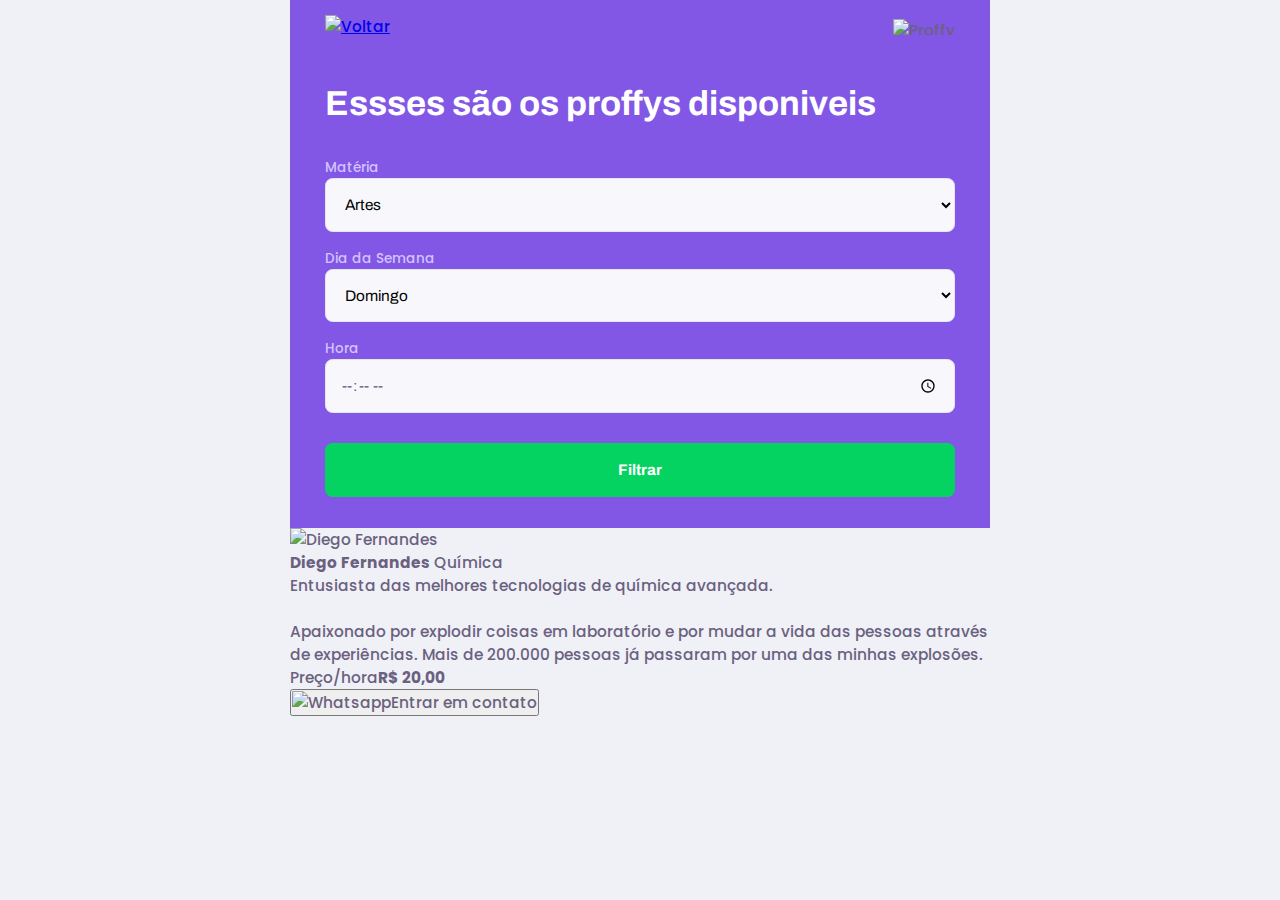
==== study.html @ 42217fbb "Update study.html" ====
<!DOCTYPE html>
<html lang="pt_br"> <!-- -->
<head>
    <meta charset="UTF-8">
    <meta name="viewport" content="width=device-width, initial-scale=1.0">
    <title>Proffy | Sua plataforma de estudos online</title>
   
    <link rel="stylesheet" href="/styles/main.css">
    <link rel="stylesheet" href="/styles/partials/page-study.css">
    <link href="https://fonts.googleapis.com/css2?family=Archivo:wght@400;700&amp;family=Poppins:wght@400;600&amp;display=swap" rel="stylesheet">

</head>
<body id="page-study" >

   <div id="container">
    <header class="page-header">
       <div class="top-bar-container">
           <a href="/">
             <img src="/images/icons/back.svg" alt="Voltar">
           </a>
           <img src="/images/logo.svg" alt="Proffy">
       </div>
       <div class="header-content">
           <strong>Essses são os proffys disponiveis</strong>
           <!--Formularios-->
           <form id="search-teachers"> 
               <div class="select-block">
                   <label for="subject">Matéria</label>
                   <select name="subject" id="subject">
                       <option value="" disabled="" hidden="">Selecione uma opção</option>
                       <option value="1">Artes</option>
                       <option value="2">Biologia</option>
                       <option value="3">Ciências</option>
                       <option value="4">Educação Física</option>
                       <option value="5">Física</option>
                       <option value="6">Geografia</option>
                       <option value="7">História</option>
                       <option value="8">Matemática</option>
                       <option value="9">Português</option>
                       <option value="10">Química</option>
                   </select>
               </div>
               <div class="select-block">
                <label for="weekday">Dia da Semana</label>
                <select name="weekday" id="weekday">
                    <option value="" disabled="" hidden="">Selecione uma opção</option>
                    <option value="0">Domingo</option>
                    <option value="1">Segunda-feira</option>
                    <option value="2">Terça-feira</option>
                    <option value="3">Quarta-feira</option>
                    <option value="4">Quinta-feira</option>
                    <option value="5">Sexta-feira</option>
                    <option value="6">Sábado</option>
                </select>
            </div>
            <div class="input-block">
                <label for="time">Hora</label>
                <input name="time" id="time" type="time" min="0" max="24">
            </div>
            <button type="submit">Filtrar</button>
           </form>
       </div>
    </header> 

    <main>
        <article class="teacher-item">
            <header>
                <img 
                    src="https://avatars2.githubusercontent.com/u/2254731?s=460&amp;u=0ba16a79456c2f250e7579cb388fa18c5c2d7d65&amp;v=4" 
                    alt="Diego Fernandes">
                <div>
                    <strong>Diego Fernandes</strong>
                    <span>Química</span>
                </div>
            </header>
        
            <p>Entusiasta das melhores tecnologias de química avançada.<br><br>Apaixonado por explodir coisas em laboratório e por mudar a vida das pessoas através de experiências. Mais de 200.000 pessoas já passaram por uma das minhas explosões.</p>
        
            <footer>
                <p>Preço/hora<strong>R$ 20,00</strong>
                </p>
                <button type="button">
                    <img src="/images/icons/whatsapp.svg" alt="Whatsapp">Entrar em contato
                </button>
            </footer>
        </article>
    </main>
   </div>
   

  
</body>
</html>
---- styles/main.css ----
/* CSS- Cascading Style Sheets */
:root {
    --color-background: #F0F0F7;
    --color-primary-lighter: #9871F5;
    --color-primary-light: #916BEA;
    --color-primary: #8257E5;
    --color-primary-dark: #774DD6;
    --color-primary-darker: #6842C2;
    --color-secondary: #04D361;
    --color-secondary-dark: #04bf58;
    --color-title-in-primary: #FFFFFF;
    --color-text-in-primary: #D4C2FF;
    --color-text-title: #32264D;
    --color-text-complement: #9C98A6;
    --color-text-base: #6A6180;
    --color-line-in-white: #E6E6F0;
    --color-input-background: #F8F8FC;
    --color-button-text: #FFFFFF;
    --color-box-base: #FFFFFF;
    --color-box-footer: #FAFAFC;
    --color-small-info:#C1BCCC;
    /* tamanho da fonte padrão 16px - 100% - 1rem(rem = relativo ao root element)*/
    font-size: 60%; /*controle das medidas rem*/
}


*{
    margin:0;
    padding: 0;
    box-sizing: border-box;
    
}

 html, body{
    height: 100vh; 
 }
body {
    
    background: var(--color-background);
    display: flex;
    align-items: center;
    justify-content: center;
}

body,
input,
button,
textarea {
    font-weight: 500;
    font-family: Poppins;
    font-size: 1.6rem;
    color: var(--color-text-base);


}

#container {
    width: 90;
    max-width: 700px;
}
@media (max-width: 699px) {
    :root {
        font-size: 40%; /* modificar as medidas rem*/
    }
}
@media (min-width: 700px) {
    :root {
        font-size: 62,5%; /* todo 1rem vai ser relativo a 10px*/
    }
}
---- styles/partials/page-study.css ----
#page-study #container {
    width: 100vw;
    height: 100vh;
}

.page-header {
    background-color: var(--color-primary);

    display: flex;
    flex-direction: column;
}

.page-header .top-bar-container {
    width: 90%;
    margin: 0 auto;

    display: flex;
    align-items: center;
    justify-content: space-between;

    padding: 1.6rem 0;
}

.page-header .top-bar-container a {
    height: 3.2 rem;
    transition: opacity 0.2s;
}

.page-header .top-bar-container a:hover{
    opacity: 0.6;
}

.page-header .top-bar-container img {
    height: 1.6rem;
}

.page-header .header-content {
    width: 90%;
    margin: 3.2rem auto;
}

.page-header .header-content strong {
    font: 700 3.6rem Archivo;
    line-height: 4.2rem;
    color: var(--color-title-in-primary);
}

#search-teachers {
    margin-top: 3.2rem;
}

#search-teachers label {
    color: var(--color-text-in-primary)
}

#search-teachers .select-block {
    margin-bottom: 1.4rem;
}

#search-teachers button {
    width: 100%;
    height: 5.6rem;
    background: var(--color-secondary);
    color: var(--color-button-text);
    border: 0;
    border-radius: .8rem;
    cursor: pointer;
    font: 700 1.6rem Archivo;
    display: flex;
    align-items: center;
    justify-content: center;
    text-decoration: none;
    transition: background 0.2s;
    margin-top: 3.2rem;
}

#search-teachers button:hover{
    background-color: var(--color-secondary-dark);
}

.select-block label,
.input-block label{
    font-size: 1.4rem;
    color: var(--color-text-complement);
}

.input-block input,
.select-block select{
    width: 100%;
    height: 5.6rem;
    max-top: 0.8rem;
    border-radius: 0.8rem;
    background: var(--color-input-background);
    border: 1px solid var(--color-line-in-white);
    outline: 0;
    padding: 0 1.6rem;
    font: 1.6rem Archivo;
}

.input-block{
    position: relative;
}
    .input-block:focus-within::after{
        content:"";

        width: calc(100% - 3.2rem);
        height: 2px; 
        background: var(--color-primary-light);
        position: absolute;
        left: 1.6rem;
        right: 1.6rem;
        bottom: 0px;
    }
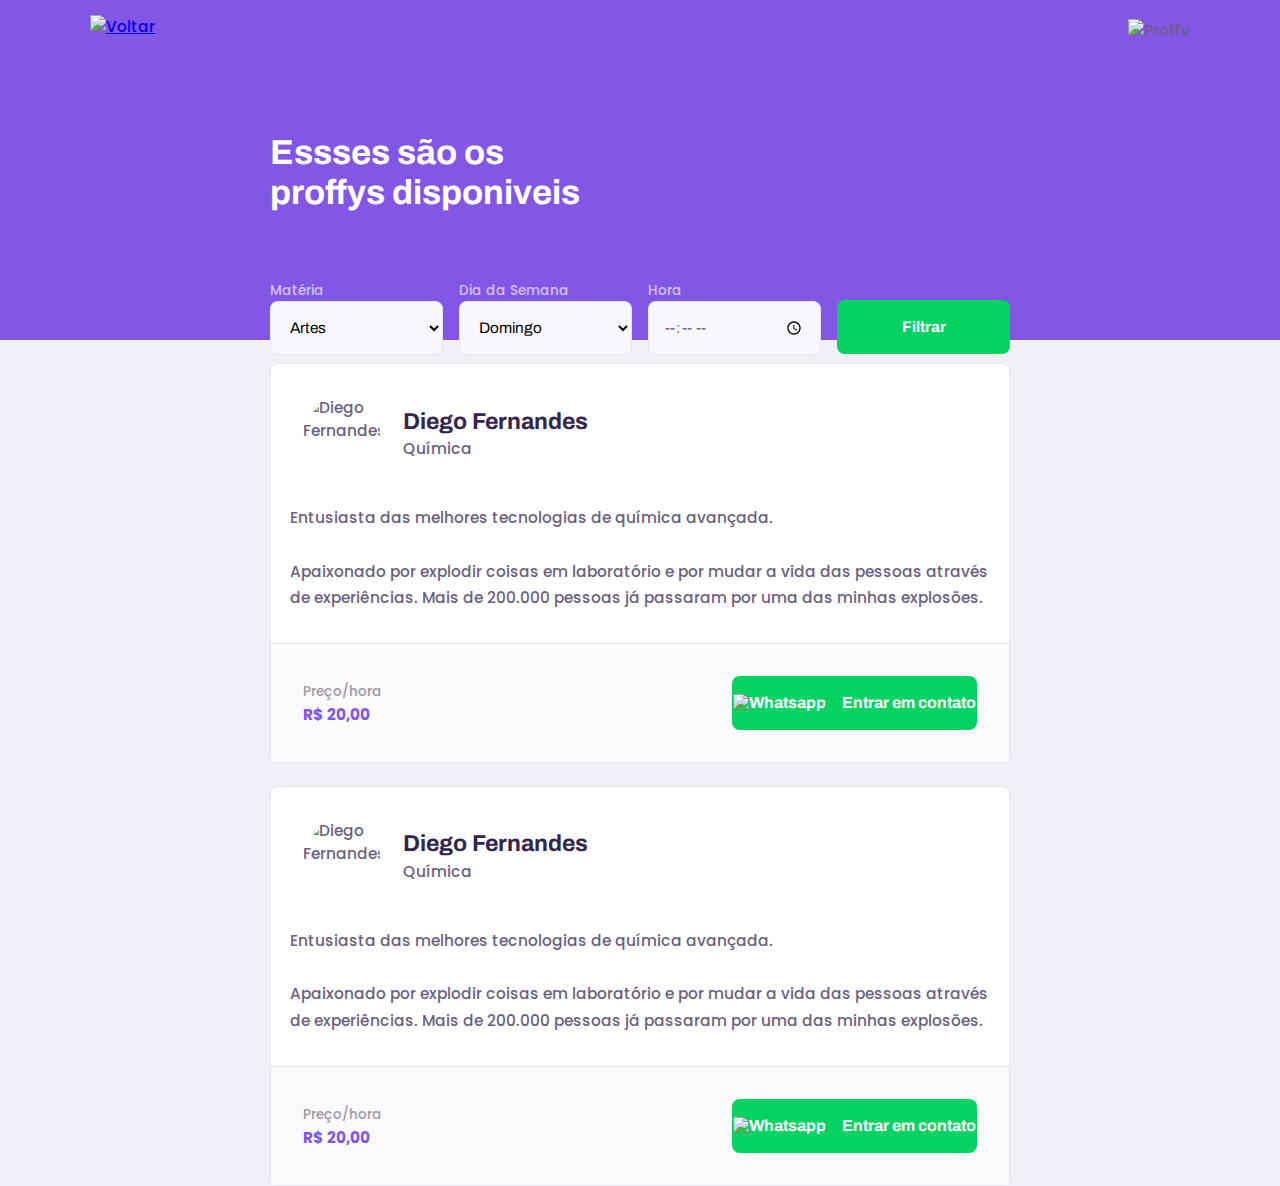
==== commit 7576ffa2: "Update study.html" ====
--- a/study.html
+++ b/study.html
@@ -1,5 +1,5 @@
 <!DOCTYPE html>
-<html lang="pt_br"> <!-- -->
+<html lang="pt_br">
 <head>
     <meta charset="UTF-8">
     <meta name="viewport" content="width=device-width, initial-scale=1.0">
@@ -7,6 +7,7 @@
    
     <link rel="stylesheet" href="/styles/main.css">
     <link rel="stylesheet" href="/styles/partials/page-study.css">
+    <link rel="stylesheet" href="/styles/partials/header.css">
     <link href="https://fonts.googleapis.com/css2?family=Archivo:wght@400;700&amp;family=Poppins:wght@400;600&amp;display=swap" rel="stylesheet">
 
 </head>
@@ -57,12 +58,33 @@
                 <label for="time">Hora</label>
                 <input name="time" id="time" type="time" min="0" max="24">
             </div>
-            <button type="submit">Filtrar</button>
+                <button type="submit">Filtrar</button>
            </form>
        </div>
     </header> 
 
     <main>
+        <article class="teacher-item">
+            <header>
+                <img 
+                    src="https://avatars2.githubusercontent.com/u/2254731?s=460&amp;u=0ba16a79456c2f250e7579cb388fa18c5c2d7d65&amp;v=4" 
+                    alt="Diego Fernandes">
+                <div>
+                    <strong>Diego Fernandes</strong>
+                    <span>Química</span>
+                </div>
+            </header>
+        
+            <p>Entusiasta das melhores tecnologias de química avançada.<br><br>Apaixonado por explodir coisas em laboratório e por mudar a vida das pessoas através de experiências. Mais de 200.000 pessoas já passaram por uma das minhas explosões.</p>
+        
+            <footer>
+                <p>Preço/hora<strong>R$ 20,00</strong>
+                </p>
+                <button type="button">
+                    <img src="/images/icons/whatsapp.svg" alt="Whatsapp">Entrar em contato
+                </button>
+            </footer>
+        </article>
         <article class="teacher-item">
             <header>
                 <img 
--- a/styles/partials/page-study.css
+++ b/styles/partials/page-study.css
@@ -37,6 +37,7 @@
 .page-header .header-content {
     width: 90%;
     margin: 3.2rem auto;
+    position: relative;
 }
 
 .page-header .header-content strong {
@@ -71,7 +72,7 @@
     justify-content: center;
     text-decoration: none;
     transition: background 0.2s;
-    margin-top: 3.2rem;
+    margin-top: 2.3rem;
 }
 
 #search-teachers button:hover{
@@ -110,4 +111,167 @@
         left: 1.6rem;
         right: 1.6rem;
         bottom: 0px;
-    }+    }
+
+#page-study main{
+        margin: 3.2rem auto;
+        width: 90%;
+    }
+.teacher-item{
+        background-color: var(--color-box-base);
+        border: 1px solid var(--color-line-in-white);
+        border-radius: 0.8rem;
+        margin-top: 2.4rem;
+
+    }
+
+.teacher-item header{
+    padding: 3.2rem 2rem;
+    display: flex;
+    align-items: center;
+}
+
+.teacher-item header img{
+    width: 8rem;
+    height: 8rem;
+    border-radius: 50%;
+}
+
+.teacher-item header div{
+    margin-left: 2.4rem;
+}
+
+.teacher-item header div strong{
+    font: 700 2.4rem Archivo;
+    display: block;
+    color: var(--color-text-title);
+}
+
+.teacher-item header div span{
+    font-size: 1.6rem;
+    display: block;
+    margin-top: .4rem;
+}
+
+.teacher-item > p{
+    padding: 0 2rem;
+    font-size: 1.6rem;
+    line-height: 2.8rem;
+}
+
+.teacher-item footer{
+    padding: 3.2rem 2rem;
+    background-color:  var(--color-box-footer);
+    border-top: 1px solid var(--color-line-in-white);
+    margin-top: 3.2rem;
+    display: flex;
+    align-items: center;
+    justify-content: space-between;
+}
+
+.teacher-item footer p{
+    font-size: 1.4rem;
+    line-height: 2.4rem;
+    color: var(--color-text-complement);
+}
+
+.teacher-item footer p strong{
+    font-size: 1.6rem;
+    color: var(--color-primary);
+    display: block ;
+}
+
+.teacher-item footer button{
+    width: 20rem;
+    height: 5.6rem;
+    background: var(--color-secondary);
+    color: var(--color-button-text);
+    border: 0;
+    border-radius: .8rem;
+    cursor: pointer;
+    font: 700 1.4rem Archivo;
+
+    display: flex;
+    align-items: center;
+    justify-content: space-evenly;
+
+    text-decoration: none;
+
+    transition: background 0.2s;
+    margin-left: 1.6rem; 
+}
+
+.teacher-item footer button:hover{
+    background: var(--color-secondary-dark );
+}
+
+@media (min-width:700px){
+    #page-study #container{
+        max-width: 100vw;
+    }
+
+    .page-header{
+        height: 340px;
+    }
+
+    .page-header .header-content{
+        max-width: 740px;
+
+        margin: 0 auto;
+
+        flex: 1 1;
+        padding-bottom: 48px;
+        display: flex;
+        flex-direction: column;
+        justify-content: center;
+    }
+
+    .page-header .header-content strong{
+        max-width: 350px;
+    }
+
+
+    .page-header .top-bar-container{
+        max-width: 1100px;
+    }
+
+    .teacher-item header,
+    .teacher-item footer{
+        padding: 32px;
+    }
+
+    #search-teachers{
+        display: grid;
+        grid-template-columns: repeat(4, 1fr);
+        gap: 16px;
+        position: absolute;
+        bottom: -28px;
+    }
+
+    #page-study main{
+        paddiing: 32px 0;
+        max-width: 740px;
+        margin: 0 auto;
+    }
+
+   
+    #teacher-item > p{
+        padding: 0 32px;
+    }
+
+
+    #teacher-item footer p strong{
+        display: initial;
+        margin-left: 16px;
+    }
+
+    .teacher-item footer button{
+        width: 245px;
+        font-size: 16px;
+        justify-content: center;
+    }
+
+    .teacher-item footer button img{
+        margin-right: 16px;
+    }
+}
